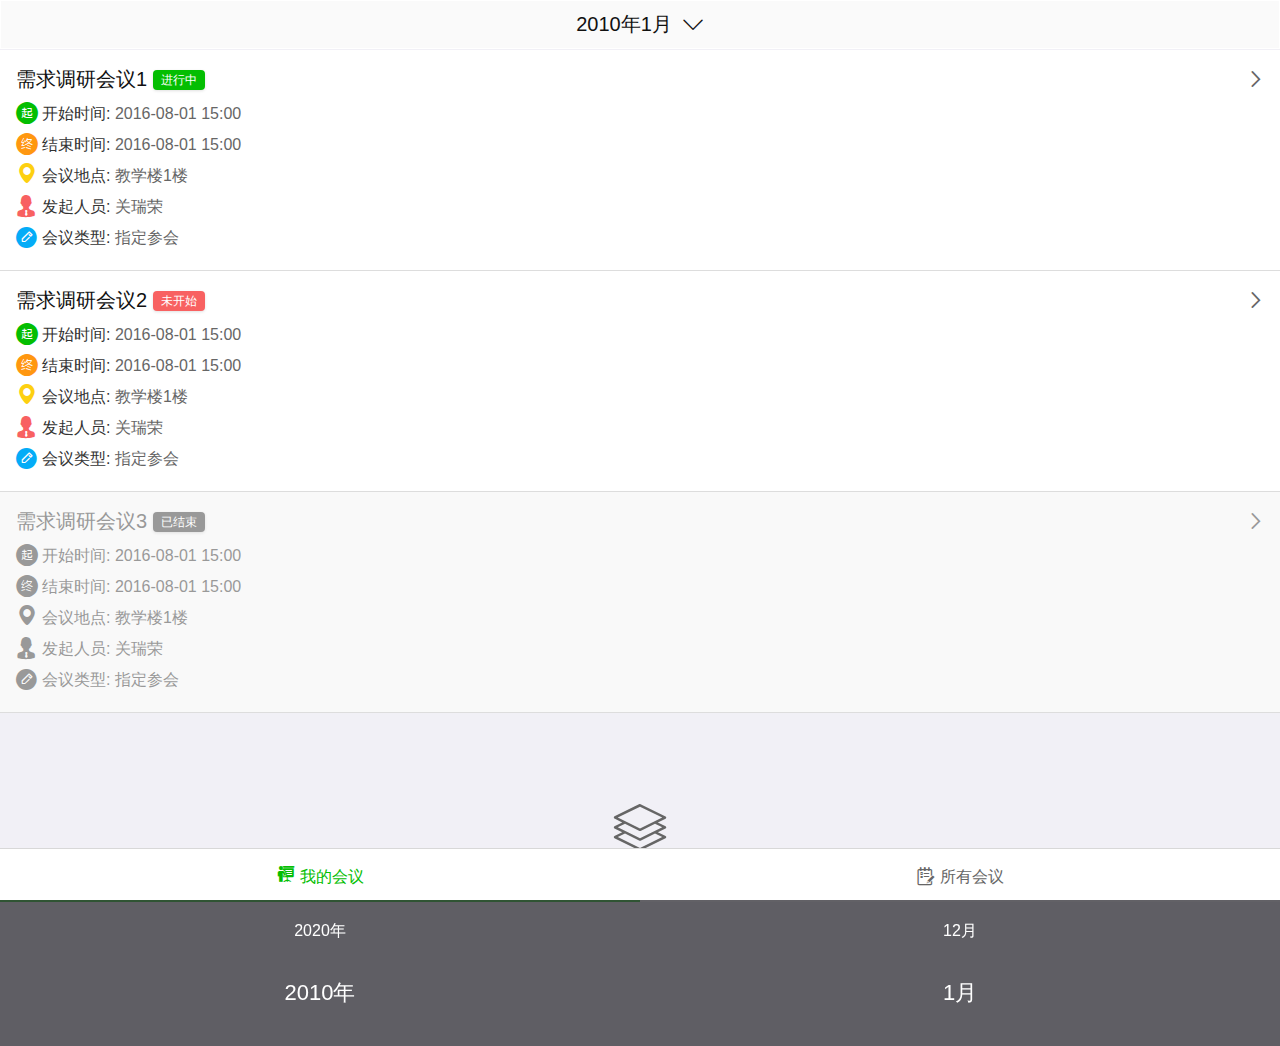
==== index.html @ 3e357214 "新建项目" ====
<!doctype html>
<html>
<head>
<meta http-equiv="Content-Type" content="text/html; charset=utf-8" />
<meta name="viewport" content="width=device-width, initial-scale=1, minimum-scale=1, maximum-scale=1">
<title>会务管理</title>
<!--框架css-->
<link  href="css/animate.css" rel="stylesheet" type="text/css"/><!--css3 动画库-->
<link href="css/common_h5.css" rel="stylesheet" type="text/css"/><!--公共css-->
<link href="css/qkyui2.0.css" rel="stylesheet" type="text/css"/><!--ui控件css-->
<link href="css/qkyuih5_theme_cgyy.css" rel="stylesheet" type="text/css"/><!--ui控件主题颜色风格css-->
<link  href="css/swiper-3.3.1.min.css" rel="stylesheet" type="text/css"/><!--ui控件css-->
<!--附加css-->
<link href="css/cgyy.css" rel="stylesheet" type="text/css"/>
</head>
<body class="qkybody">

<!--头部标准，一般固定-->
<div class="qkyh5_header noshadow">
    <div class="qkysel wd_100 br_b br_ddd">
        <div class="selshow br_fff co_z1 inp pa_tb6 ba_fa  pl0">
            <a class="selectON dian3 t_c wd_100 pr0" id="ks_type">
                <label  class=" fz_20 co_z1 "><span class="spone">2017</span><span class="sptwo">8</span></label>
                <i class="appicon ml6 fz_22">&#xe610;</i>
            </a>
            <div class="optionbox h40 clear3 trn">
                <div class="swiper-container sp_one wd_50 fl"><div class="swiper-wrapper"></div></div>
                <div class="swiper-container sp_two wd_50 fr"><div class="swiper-wrapper"></div></div> 
            </div>  
        </div>
    </div>
    
</div>

<!--中部标准，一般放列表-->
<div class="qkyh5_main">
	<div class="my_meet"></div>
    <div class="sh_meet yc"></div>
    <div class="hu_nodata"><i class="qkyicon fz_60">&#xe657;</i><span>暂无数据</span></div>
   	
</div>

<!--底部浮动按钮--> 
<div class="qkyh5_footbg">
    <div class="qkyh5_barnav ub ub-ac">
    	<a class="ub-f1 cur" isgo="my_meet"><i class="qkyicon mr4 fz_20">&#xe77c;</i>我的会议</a>
        <a class="ub-f1" isgo="sh_meet"><i class="qkyicon mr4 fz_20">&#xe70e;</i>所有会议</a>
    </div>
</div>


<div class="yc" id="meetli_mould">
	<div class="cg_li box_b pa_16 po_r">
             <div class="wd_100 ub ub-ac mb6">
                 <div class="meetName fz_20 co_z1">需求调研会议1</div>
                 <a class="meetStateName qkybut hbg  fz_12 li_he20 brra_4 ml6 cur">进行中</a>
                 <div class="ub-f1 t_r"><i class="appicon">&#xe604;</i></div>
             </div>
             <div class="wd_100 mb4 fz_16 lh">
                 <span class="co_z3"><i class="appicon mr4 co_gr fz_22">&#xe606;</i>开始时间:</span>
                 <span class="Stime">2016-08-01 15:00</span>
             </div>
             <div class="wd_100 mb4 fz_16 lh">
                  <span class="co_z3"><i class="appicon mr4 co_ye fz_22">&#xe605;</i>结束时间:</span>
                  <span class="Etime">2016-08-01 15:00</span>
             </div>
             <div class="wd_100 mb4 fz_16 lh">
                  <span class="co_z3"><i class="appicon mr4 co_or2 fz_22">&#xe60a;</i>会议地点:</span>
                  <span class="meetAddress">教学楼1楼</span>
             </div>
             <div class="wd_100 mb4 fz_16 lh">
                  <span class="co_z3"><i class="qkyicon mr4 co_red fz_22">&#xe693;</i>发起人员:</span>
                  <span class="sendMan">关瑞荣</span>
             </div>
             <div class="wd_100 mb4 fz_16 lh">
                  <span class="co_z3"><i class="qkyicon mr4 co_bl fz_22">&#xe641;</i>会议类型:</span>
                  <span class="meetType">指定参会</span>
             </div>
             <a class="isok yc">签到</a>
       </div>
</div>

<!--公共js-->
<script language="JavaScript" charset="utf-8" src="bil/jquery-1.9.1.min.js"></script>
<script language="JavaScript" charset="utf-8" src="js/swiper-3.3.1.min.js"></script>
<script language="JavaScript" charset="utf-8" src="js/qky_h5ui.js"></script>
<script language="JavaScript" charset="utf-8" src="js/meetData.js"></script>

<script>


$(function(){
	qkyh5_topa_header(1,1);
	
	qkyh5_navclick();
	$(".qkyh5_barnav a").each(function(i) {
        $(this).click(function(){
			$(".my_meet,.sh_meet").addClass("yc");
			$("."+$(this).attr("isgo")).removeClass("yc");
		});
    });
	
	qkysel_news();
	xr_meetli(myMeetData,$(".my_meet"),$(".sh_meet"));
	$(".cg_li").not($(".isok")).click(function(){
		var st=$(this).attr("st");
		window.location.href="index_info"+st+".html";
	});
	$(".isok").click(function(event){
		event.stopPropagation();
	});	
	$("#baoming").click(function(){
		$(this).html("已报名").addClass("cur");
	})
});

$(window).on('resize',function(){
	qkyh5_topa_header(1,1);

});
</script>
</body>
</html>
---- css/common_h5.css ----
@charset "utf-8";
/*************************************************************
基础信息：
	主明：此css为公共应用的样式，包括公共模块样式，和基础样式，一般附加样式请另起css;
	可以添加和修改里面的样式，但得注明版本和更新内容;
	初始化版本号：1.0;
	初始化人员：zwt;
	日期：2016/01/12;
**********************************************************
更新信息：
	更新日期：2016/02/22
	更新人员：zwt
	更新后版本号：2.0
	更新内容：更新更细节的基础样式，把颜色和一些普遍使用到的属性脱出，方便整体调整
**************************************************************	
	更新日期：2016/06/22
	更新人员：zwt
	更新后版本号：2.1
	更新内容：简化框架css，深度定制了一些内外边距	
**************************************************************		
	更新日期：2016/08/11
	更新人员：zwt
	更新后版本号：3.0
	更新内容：新增几项特殊css，新增伪元素清理浮动【clear3】，按需求增加许多档次选择，框架颜色脱离到qkyui.css
**************************************************************/

/*****************************公用图标字体架构*****************************/
@font-face {font-family: "qky_icon";
  src: url('../iconfont/qkyicon_font/iconfont.eot'); /* IE9*/
  src: url('../iconfont/qkyicon_font/iconfont.eot?#iefix') format('embedded-opentype'), /* IE6-IE8 */
  url('../iconfont/qkyicon_font/iconfont.woff') format('woff'), /* chrome, firefox */
  url('../iconfont/qkyicon_font/iconfont.ttf') format('truetype'), /* chrome, firefox, opera, Safari, Android, iOS 4.2+*/
  url('../iconfont/qkyicon_font/iconfont.svg#iconfont') format('svg'); /* iOS 4.1- */
}

.qkyicon {
  font-family:"qky_icon" !important;
  font-size:16px;
  font-style:normal;
  -webkit-font-smoothing: antialiased;
 /*-webkit-text-stroke-width: 0.2px;*/
  -moz-osx-font-smoothing: grayscale;
}

/*各应用独立图标字体架构*/
@font-face {font-family: "app_icon";
  src: url('../iconfont/appicon_font/iconfont.eot'); /* IE9*/
  src: url('../iconfont/appicon_font/iconfont.eot?#iefix') format('embedded-opentype'), /* IE6-IE8 */
  url('../iconfont/appicon_font/iconfont.woff') format('woff'), /* chrome, firefox */
  url('../iconfont/appicon_font/iconfont.ttf') format('truetype'), /* chrome, firefox, opera, Safari, Android, iOS 4.2+*/
  url('../iconfont/appicon_font/iconfont.svg#iconfont') format('svg'); /* iOS 4.1- */
}

.appicon {
  font-family:"app_icon" !important;
  font-size:16px;
  font-style:normal;
  -webkit-font-smoothing: antialiased;
 /*-webkit-text-stroke-width: 0.2px;*/
  -moz-osx-font-smoothing: grayscale;
}


/*****************************盒子dom（移动端专属）*****************************/
.ub{display: -webkit-box !important;display: box !important;position:relative;}
.ub-rev{-webkit-box-direction:reverse;box-direction:reverse;}
.ub-fh{width:100%;}
.ub-fv{height:100%;}
.ub-con{position:absolute;width:100%;height:100%;}
.ub-ac{-webkit-box-align:center;box-align:center;}
.ub-ae{-webkit-box-align:end;box-align:end;}
.ub-pc{-webkit-box-pack:center;box-pack:center;}
.ub-pe{-webkit-box-pack:end;box-pack:end;}
.ub-pj{-webkit-box-pack:justify;box-pack:justify;}
.ub-ver{-webkit-box-orient:vertical;box-orient:vertical;}
.ub-f1{position:relative;-webkit-box-flex: 1; box-flex: 1;}
.ub-f2{position:relative;-webkit-box-flex: 2;box-flex: 2;}
.ub-f3{position:relative;-webkit-box-flex: 3;box-flex: 3;}
.ub-f4{position:relative;-webkit-box-flex: 4;box-flex: 4;}
.ub-f5{position:relative;-webkit-box-flex: 5;box-flex: 5;}
.ub-f6{position:relative;-webkit-box-flex: 6;box-flex: 6;}
.ub-f7{position:relative;-webkit-box-flex: 7;box-flex: 7;}
.ub-f8{position:relative;-webkit-box-flex: 8;box-flex: 8;}
.ub-f9{position:relative;-webkit-box-flex: 9;box-flex: 9;}
.ub-img{-webkit-background-size:contain;background-size:contain;background-repeat:no-repeat;background-position:center;}
.ub-img1{-webkit-background-size:cover;background-size:cover;background-repeat:no-repeat;background-position:center;}
.ub-img2{background-repeat:repeat-x;background-size:auto 100%}
.ub-img3{background-repeat:repeat-y;background-size:100% auto}
.ub-img4{-webkit-background-size:100% auto;background-size:100% auto;background-repeat:no-repeat;background-position:center;}
.ub-img5{-webkit-background-size:auto 100%;background-size:auto 100%;background-repeat:no-repeat;background-position:center;}
.ub-img6{background-repeat:no-repeat;background-position:center;}
.ub-img7{-webkit-background-size:100% 100%;background-size:100% 100%;background-repeat:no-repeat;background-position:center;}


/*****************************基础样式*****************************/
body{ font-size:14px; font-family: Arial,Microsoft YaHei; color:#666666; overflow-x:hidden; width:100%;-webkit-text-stroke: 1px transparent;}
*{ margin:0; padding:0; text-decoration:none; list-style:none; font-weight:normal; outline:none;-webkit-tap-highlight-color: rgba(0,0,0,0);-webkit-tap-highlight-color: transparent;}
h1,h2,h3,h4,h5,h6{ font-weight:normal;}
li,ul{list-style:none; margin:0; padding:0;}
img,button,input,select{ border:0px; outline:none;}
a{ cursor:pointer; text-decoration:none;}
i,em{ font-style:normal;}
textarea,input{ outline:none;}
/*浮动*/
.fl{ float:left!important;}
.fr{ float:right!important;}
/*清除浮动*/
.clear{ clear:both;}
.clear2{ clear:both; zoom:1;}
.clear3:before,.clear3:after{ content: " "; display: table;}
.clear3:after {clear: both;}
/*隐藏*/
.yc{ display:none !important;}
.iskuai{ display:block!important;}
/*文字水平*/
.t_r{ text-align:right!important;}
.t_l{ text-align:left!important;}
.t_c{ text-align: center!important;}
.po_r{ position:relative;}
.lh{ line-height:24px;}



/*****************************特殊css*****************************/
.trn{-webkit-transition: all 0.25s ease-out 0s;-moz-transition: all 0.25s ease-out 0s;transition: all 0.25s ease-out 0s;}/*过度执行动画  ie8以及以下没作用*/
.trn5{-webkit-transition: all 0.5s ease-out 0s;-moz-transition: all 0.5s ease-out 0s;transition: all 0.5s ease-out 0s;}/*过度执行动画  ie8以及以下没作用*/
.r45{transform:rotate(45deg); -webkit-transform:rotate(45deg);-moz-transform:rotate(45deg);}/*旋转45度  ie8以及以下没作用*/
.r90{transform:rotate(90deg); -webkit-transform:rotate(90deg);-moz-transform:rotate(90deg);}/*旋转90度  ie8以及以下没作用*/
.dian3{ overflow:hidden;text-overflow:ellipsis; white-space:nowrap;}/*单行文字超出显示...*/
.t_i{text-indent:2em;}/*段落缩进*/
.mbm{margin:0 auto; display:block; max-width:100%;}/*图片水平居中*/
.bshw{ box-shadow:0 2px 3px #ccc;}
.bshw1{ box-shadow:0 4px 4px #ddd;}
.bshw2{ box-shadow:0 1px 2px #eee;}
.bshw3{box-shadow:0px 2px 3px #eee;-webkit-box-shadow:0px 2px 3px #eee;-moz-box-shadow:0px 2px 3px #eee;}
.bshw4{box-shadow:1px 2px 4px #bbb;-webkit-box-shadow:1px 2px 4px #bbb;-moz-box-shadow:1px 2px 4px #bbb;}
.bsthw{ text-shadow:0 3px 3px #ddd; }/*文字阴影*/
.ycfile {position: absolute;width: 100%;height: 100%;left: 0;top: 0;filter: alpha(opacity=0);opacity: 0;z-index: 66;cursor: pointer;}/*完全透明的上传控件*/
.hbtl{ text-decoration:underline;}/*文字底线*/
.box_b{ box-sizing:border-box;}/*块元素浮动算宽度时，忽略边框和内边距*/
.fz_we{ font-weight:700;}/*文字变粗*/

/*****************************灰度文字颜色*****************************/
.co_z1{ color:#111!important;}/*深灰*/
.co_z3{ color:#333!important;}/*平常灰*/
.co_z6{ color:#666!important;}/*淡灰*/
.co_89{ color:#898989!important;}/*一点灰*/
.co_z9{ color:#999!important;}/*一点灰*/
.co_a2{ color:#a2a2a2!important;}/*一点灰*/
.co_ff{ color:#ffffff!important;}/*白*/

/*****************************灰度背景颜色*****************************/
.ba_z1{ background:#111!important;}
.ba_z3{ background:#333!important;}
.ba_z6{ background:#666!important;}
.ba_z9{ background:#999!important;}
.ba_aa{ background:#aaaaaa!important;}
.ba_bb{ background:#bbbbbb!important;}
.ba_dd{ background:#dddddd!important;}
.ba_ee{ background:#eeeeee!important;}
.ba_f1{ background:#f1f1f1!important;}
.ba_f3{ background:#f3f3f3!important;}
.ba_f5{ background:#f5f5f5!important;}
.ba_f6{ background:#f6f6f6!important;}
.ba_f9{ background:#f9f9f9!important;}
.ba_fa{ background:#fafafa!important;}
.ba_fc{ background:#fcfcfc!important;}
.ba_ff{ background:#ffffff!important;}

/*****************************文字字号*****************************/
.fz_12{ font-size:12px!important;}
.fz_14{ font-size:14px!important;}
.fz_16{ font-size:16px!important;}
.fz_18{ font-size:18px!important;}
.fz_20{ font-size:20px!important;}
.fz_22{ font-size:22px!important;}
.fz_24{ font-size:24px!important;}
.fz_26{ font-size:26px!important;}
.fz_28{ font-size:28px!important;}
.fz_30{ font-size:30px!important;}
.fz_40{ font-size:40px!important;}
.fz_50{ font-size:50px!important;}
.fz_60{ font-size:60px!important;}
.fz_70{ font-size:70px!important;}
.fz_80{ font-size:80px!important;}
.fz_90{ font-size:90px!important;}
.fz_100{ font-size:100px!important;}

/*****************************边框*****************************/
.br_eee{  border-color:#eee!important;}
.br_ddd{ border-color:#ddd!important;}
.br_fff{ border-color:#fff !important;}
.br_f1{ border-color:#f1f1f1!important;}
.br_f9{ border-color:#f9f9f9!important;}
.br_nall{ border:none!important;}
.br_nt{ border-top:none!important;}
.br_nb{ border-bottom:none!important;}
.br_nl{ border-left:none!important;}
.br_nr{ border-right:none!important;}

/*圆角 ie8以及以下没作用*/
.brra_4{ border-radius:4px;-webkit-border-radius:4px;-moz-border-radius:4px;}
.brra_6{ border-radius:6px;-webkit-border-radius:6px;-moz-border-radius:6px;}
.brra_8{ border-radius:8px;-webkit-border-radius:8px;-moz-border-radius:8px;}
.brra_17{ border-radius:17px;-webkit-border-radius:17px;-moz-border-radius:17px;}
.brra_50{ border-radius:50%;-webkit-border-radius:50%;-moz-border-radius:50%;}/*圆形 ie8以及以下没作用*/

/*****************************内边距*****************************/
/*整体8档*/
.pa_6{ padding:6px!important;}
.pa_8{ padding:8px!important;}
.pa_10{ padding:10px!important;}
.pa_12{ padding:12px!important;}
.pa_14{ padding:14px!important;}
.pa_16{ padding:16px!important;}
.pa_18{ padding:18px!important;}
.pa_20{ padding:20px!important;}

/*整体百分比10档*/
.pa_b2{ padding:2%!important;}
.pa_b4{ padding:4%!important;}
.pa_b5{ padding:5%!important;}
.pa_b6{ padding:6%!important;}
.pa_b8{ padding:8%!important;}
.pa_b10{ padding:10%!important;}
.pa_b12{ padding:12%!important;}
.pa_b14{ padding:14%!important;}
.pa_b16{ padding:16%!important;}
.pa_b20{ padding:20%!important;}


/*对立两边8档*/
.pa_tb6{padding-top:6px!important;padding-bottom:6px!important;}
.pa_tb8{padding-top:8px!important;padding-bottom:8px!important;}
.pa_tb10{padding-top:10px!important;padding-bottom:10px!important;}
.pa_tb12{padding-top:12px!important;padding-bottom:12px!important;}
.pa_tb14{padding-top:14px!important;padding-bottom:14px!important;}
.pa_tb16{padding-top:16px!important;padding-bottom:16px!important;}
.pa_tb18{padding-top:18px!important;padding-bottom:18px!important;}
.pa_tb20{padding-top:20px!important;padding-bottom:20px!important;}
.pa_lr6{padding-left:6px!important;padding-right:6px!important;}
.pa_lr8{padding-left:8px!important;padding-right:8px!important;}
.pa_lr10{padding-left:10px!important;padding-right:10px!important;}
.pa_lr12{padding-left:12px!important;padding-right:12px!important;}
.pa_lr14{padding-left:14px!important;padding-right:14px!important;}
.pa_lr16{padding-left:16px!important;padding-right:16px!important;}
.pa_lr18{padding-left:18px!important;padding-right:18px!important;}
.pa_lr20{padding-left:20px!important;padding-right:20px!important;}

/*单边12档*/
.pl26{ padding-left:26px!important;}
.pr26{ padding-right:26px!important;}
.pl20{ padding-left:20px!important;}
.pr20{ padding-right:20px!important;}
.pl18{ padding-left:18px!important;}
.pr18{ padding-right:18px!important;}
.pl16{ padding-left:16px!important;}
.pr16{ padding-right:16px!important;}
.pl14{ padding-left:14px!important;}
.pr14{ padding-right:14px!important;}
.pl12{ padding-left:12px!important;}
.pr12{ padding-right:12px!important;}
.pr10{ padding-right:10px!important;}
.pl10{ padding-left:10px!important;}
.pr8{ padding-right:8px!important;}
.pl8{ padding-left:8px!important;}
.pr6{ padding-right:6px!important;}
.pl6{ padding-left:6px!important;}
.pr4{ padding-right:4px!important;}
.pl4{ padding-left:4px!important;}
.pr2{ padding-right:2px!important;}
.pl2{ padding-left:2px!important;}
.pr0{ padding-right:0px!important;}
.pl0{ padding-left:0px!important;}

.pt26{ padding-top:26px!important;}
.pb26{ padding-bottom:26px!important;}
.pt20{ padding-top:20px!important;}
.pb20{ padding-bottom:20px!important;}
.pt18{ padding-top:18px!important;}
.pb18{ padding-bottom:18px!important;}
.pt16{ padding-top:16px!important;}
.pb16{ padding-bottom:16px!important;}
.pt14{ padding-top:14px!important;}
.pb14{ padding-bottom:14px!important;}
.pt12{ padding-top:12px!important;}
.pb12{ padding-bottom:12px!important;}
.pt10{ padding-top:10px!important;}
.pb10{ padding-bottom:10px!important;}
.pt8{ padding-top:8px!important;}
.pb8{ padding-bottom:8px!important;}
.pt6{ padding-top:6px!important;}
.pb6{ padding-bottom:6px!important;}
.pt4{ padding-top:4px!important;}
.pb4{ padding-bottom:4px!important;}
.pt2{ padding-top:2px!important;}
.pb2{ padding-bottom:2px!important;}
.pt0{ padding-top:0px!important;}
.pb0{ padding-bottom:0px!important;}

/*****************************外边距*****************************/
/*整体8档*/
.ma_6{ margin:6px!important;}
.ma_8{ margin:8px!important;}
.ma_10{ margin:10px!important;}
.ma_12{ margin:12px!important;}
.ma_14{ margin:14px!important;}
.ma_16{ margin:16px!important;}
.ma_18{ margin:18px!important;}
.ma_20{ margin:20px!important;}

/*整体百分比10档*/
.ma_b2{ margin:2%!important;}
.ma_b4{ margin:4%!important;}
.ma_b5{ margin:5%!important;}
.ma_b6{ margin:6%!important;}

.ma_b8{ margin:8%!important;}
.ma_b10{ margin:10%!important;}
.ma_b12{ margin:12%!important;}
.ma_b14{ margin:14%!important;}
.ma_b16{ margin:16%!important;}
.ma_b20{ margin:20%!important;}

/*左右自由，就div水平居中*/
.ma_lrauto{margin-left: auto!important;margin-right:auto!important;}

/*对立两边8档*/
.ma_tb6{margin-top:6px!important;margin-bottom:6px!important;}
.ma_tb8{margin-top:8px!important;margin-bottom:8px!important;}
.ma_tb10{margin-top:10px!important;margin-bottom:10px!important;}
.ma_tb12{madding-top:12px!important;margin-bottom:12px!important;}
.ma_tb14{margin-top:14px!important;margin-bottom:14px!important;}
.ma_tb16{margin-top:16px!important;margin-bottom:16px!important;}
.ma_tb18{margin-top:18px!important;margin-bottom:18px!important;}
.ma_tb20{margin-top:20px!important;margin-bottom:20px!important;}
.ma_lr6{margin-left:6px!important;margin-right:6px!important;}
.ma_lr8{margin-left:8px!important;margin-right:8px!important;}
.ma_lr10{margin-left:10px!important;margin-right:10px!important;}
.ma_lr12{margin-left:12px!important;margin-right:12px!important;}
.ma_lr14{margin-left:14px!important;margin-right:14px!important;}
.ma_lr16{margin-left:16px!important;margin-right:16px!important;}
.ma_lr18{margin-left:18px!important;margin-right:18px!important;}
.ma_lr20{margin-left:20px!important;margin-right:20px!important;}

/*单边12档*/
.ml26{ margin-left:26px!important;}
.mr26{ margin-right:26px!important;}
.ml20{ margin-left:20px!important;}
.mr20{ margin-right:20px!important;}
.ml18{ margin-left:18px!important;}
.mr18{ margin-right:18px!important;}
.ml16{ margin-left:16px!important;}
.mr16{ margin-right:16px!important;}
.mr14{ margin-right:14px!important;}
.ml14{ margin-left:14px!important;}
.mr12{ margin-right:12px!important;}
.ml12{ margin-left:12px!important;}
.mr10{ margin-right:10px!important;}
.ml10{ margin-left:10px!important;}
.mr8{ margin-right:8px!important;}
.ml8{ margin-left:8px!important;}
.mr6{ margin-right:6px!important;}
.ml6{ margin-left:6px!important;}
.mr4{ margin-right:4px!important;}
.ml4{ margin-left:4px!important;}
.mr2{ margin-right:2px!important;}
.ml2{ margin-left:2px!important;}
.mr0{ margin-right:0px!important;}
.ml0{ margin-left:0px!important;}

.mt26{ margin-top:26px!important;}
.mb26{ margin-bottom:26px!important;}
.mt20{ margin-top:20px!important;}
.mb20{ margin-bottom:20px!important;}
.mt18{ margin-top:18px!important;}
.mb18{ margin-bottom:18px!important;}
.mt16{ margin-top:16px!important;}
.mb16{ margin-bottom:16px!important;}
.mt14{ margin-top:14px!important;}
.mb14{ margin-bottom:14px!important;}
.mt12{ margin-top:12px!important;}
.mb12{ margin-bottom:12px!important;}
.mt10{ margin-top:10px!important;}
.mb10{ margin-bottom:10px!important;}
.mt8{ margin-top:8px!important;}
.mb8{ margin-bottom:8px!important;}
.mt6{ margin-top:6px!important;}
.mb6{ margin-bottom:6px!important;}
.mt4{ margin-top:4px!important;}
.mb4{ margin-bottom:4px!important;}
.mt2{ margin-top:2px!important;}
.mb2{ margin-bottom:2px!important;}
.mt0{ margin-top:0px!important;}
.mb0{ margin-bottom:0px!important;}


/*****************************百分比宽度*****************************/
.wd_100{ width:100%!important;}
.wd_98{ width:98%!important;}
.wd_96{ width:96%!important;}
.wd_95{ width:95%!important;}
.wd_94{ width:94%!important;}
.wd_92{ width:92%!important;}
.wd_90{ width:90%!important;}
.wd_88{ width:88%!important;}
.wd_86{ width:86%!important;}
.wd_85{ width:85%!important;}
.wd_84{ width:84%!important;}
.wd_82{ width:82%!important;}
.wd_80{ width:80%!important;}
.wd_78{ width:78%!important;}
.wd_76{ width:76%!important;}
.wd_75{ width:75%!important;}
.wd_74{ width:74%!important;}
.wd_72{ width:72%!important;}
.wd_70{ width:70%!important;}
.wd_68{ width:68%!important;}
.wd_66{ width:66%!important;}
.wd_65{ width:65%!important;}
.wd_64{ width:64%!important;}
.wd_62{ width:62%!important;}
.wd_60{ width:60%!important;}
.wd_58{ width:58%!important;}
.wd_56{ width:56%!important;}
.wd_55{ width:55%!important;}
.wd_54{ width:54%!important;}
.wd_52{ width:52%!important;}
.wd_50{ width:50%!important;}
.wd_48{ width:48%!important;}
.wd_46{ width:46%!important;}
.wd_45{ width:45%!important;}
.wd_44{ width:44%!important;}
.wd_42{ width:42%!important;}
.wd_40{ width:40%!important;}
.wd_38{ width:38%!important;}
.wd_36{ width:36%!important;}
.wd_35{ width:35%!important;}
.wd_34{ width:34%!important;}
.wd_32{ width:32%!important;}
.wd_30{ width:30%!important;}
.wd_28{ width:28%!important;}
.wd_26{ width:26%!important;}
.wd_25{ width:25%!important;}
.wd_24{ width:24%!important;}
.wd_22{ width:22%!important;}
.wd_20{ width:20%!important;}
.wd_18{ width:18%!important;}
.wd_17{ width:17%!important;}
.wd_16{ width:16%!important;}
.wd_15{ width:15%!important;}
.wd_14{ width:14%!important;}
.wd_12{ width:12%!important;}
.wd_10{ width:10%!important;}
.wd_8{ width:8%!important;}
.wd_6{ width:6%!important;}
.wd_5{ width:5%!important;}
.wd_4{ width:4%!important;}
.wd_2{ width:2%!important;}
.wd_1{ width:1%!important;}

/*****************************主框架样式*****************************/

.qkyh5_header{position: fixed;top: 0;left: 0;z-index:9999;width: 100%;}

.qkyh5_barnav{ width:100%;}
.qkyh5_barnav a{ display:block; padding:14px 0 12px; text-align:center; font-size:16px;} 

.qkyh5_search{ padding:10px 4%;}
.qkyh5_search .search_btn{ width:30px; text-align:center; position:absolute; left:0; height:32px; line-height:30px;}
.qkyh5_search input{ padding:0 2%; box-sizing:border-box;}
.qkyh5_search .h18{ height:18px;}
.lcmore{ width:18px; display:none;}
.qkyh5_main{ padding:0 0 60px;}

.qkyh5_footbg{ position:fixed; bottom:0;left:0; width:100%;  z-index:9997; height:52px;}
.footer {position: fixed;bottom:4px;left:2%;width:96%; border-radius:4px;z-index:9997;}
.footer li {height:36px; line-height:36px;}
---- css/qkyui2.0.css ----
@charset "utf-8";
/*************************************************************
基础信息：
	主明：此css全课云ui样式，属于一些组建和控件的统一与各类的样式
	可以添加和修改里面的样式，但得注明版本和更新内容;
	初始化版本号：1.0;
	初始化人员：zwt;
	日期：2016/06/06;
**********************************************************
更新信息：
	更改版本号：2.0;
	更改人员：zwt;
	日期：2016/08/11;
	更改内容：抽出颜色风格到qkyui_theme.css,优化和新增日历，下拉的特殊情况下的样式，增加一些宽度的档位，新增进度条，连体按钮，伸头导航，交互导航，反色背景fhbg按钮等新控件；
**************************************************************/

.qkymain{ padding:6%; background:#fff; border-bottom:1px solid #ddd; border-top:1px solid #ddd;}

/*下拉菜单*/
.qkysel{ line-height:32px; font-size:14px;}
.qkysel.center_l{ width:90%; margin:auto;}
.qkysel .seltxt{height:34px; line-height:34px; margin-right:4px; position:relative;}
.qkysel .seltxt.dingw{width:70px; overflow:hidden;text-overflow:ellipsis; white-space:nowrap; text-align:right;}
.qkysel .seltxt b{ position:absolute; left:-16px; top:0; display:block; height:34px; line-height:44px; width:16px; font-size:20px; text-align: right;}
.qkysel .selshow{  padding-left:14px; cursor:pointer; position:relative;box-sizing:border-box;}
.qkysel .selshow.inp.hicon{ position:relative; z-index:99;}
.qkysel .selshow.inp.hicon .seaicon{ position:absolute; width:32px; height:32px; top:0; left:0; text-align:center; z-index:12;}
.qkysel .selshow.inp.hicon .timeicon{ position:absolute; width:32px; height:32px; top:0; right:0; text-align:center; z-index:12;}
.qkysel .selshow.inp.hicon .u_d{position:absolute; width:32px; height:32px; top:0; right:0; text-align:center; z-index:12;}
.qkysel .selshow.inp.hicon .u_d i{ display:block; text-align:center; font-size:14px; line-height:16px;}
.qkysel .selshow.inp input[type='text'],.qkysel .selshow.inp input[type='date']{ background:none; border:none;  font-size:16px; width:100%; position:relative; z-index:11; font-family: Arial,Microsoft YaHei; outline:none;-webkit-tap-highlight-color: rgba(0,0,0,0);-webkit-tap-highlight-color: transparent; }
.qkysel .selshow.inp textarea{background:none; border:none; min-height:200px;font-family: Arial,Microsoft YaHei; font-size:16px; padding:14px 14px 14px 0; box-sizing:border-box; width:100%;}
.qkysel .selshow a.selectON{ width:85%; padding-right:15%; display:block; position:relative; }
.selicon{ position:absolute; width:15%; text-align:center; display:block; line-height:34px; top:0; right:0;}

.qkysel .optionbox{ position: fixed; width:100%; bottom:0; left:0; z-index:99999999999;transform:translateY(100%);}
.qkysel .optionbox.show{ transform:translateY(0)}
.qkysel .optionbox .zd{ position:absolute; width:100%; height:62px;background:rgba(181,181,181,0.5); top:62px; left:0;}
.qkysel .optionbox a.option{ line-height:62px; height:62px; text-align:center; font-size:16px;display:block; width:100%;}
.qkysel .optionbox .swiper-container{ height:100%;}
.qkysel .optionbox .swiper-slide-active a.option{font-size:22px; }
.h40{height:186px;}
.qkysel .upsel .optionbox{ top:auto; bottom:100%;}
.qkysel .optionbox.scroll{ height:400px;overflow-y:scroll; overflow-x:hidden; }
.qkysel .optionbox div.option{ width:100%;position:relative; z-index:777; margin-bottom:2px; }
.qkysel .optionbox div.option a.twosel{ width:75%; padding-left:5%; margin:0 10%; display:block; line-height:30px; height:30px;}
.qkysel .optionbox2{width:80%; margin:0 auto; display:none;}
.qkysel .optionbox2 a.option2{width:85%; padding-left:5%; margin:0 5%;color:#999;line-height:28px; height:28px; text-align:center;display:block; text-align:left;}



/*按钮*/
.qkybut{ padding:0 8px; text-align:center; line-height:32px; height:32px; font-size:14px; display:inline-block; box-sizing:border-box;}
.qkybut{-webkit-transition: all 0.25s ease-out 0s;-moz-transition: all 0.25s ease-out 0s;transition: all 0.25s ease-out 0s;}
.qkybut.li_he40{height:40px; line-height:40px;}
.qkybut.li_he48{height:48px; line-height:48px;}
.qkybut.li_he20{height:20px; line-height:20px;}



/*连体按钮*/
.qkybut_lt{text-align:center;}
.qkybut_lt a{ display:block; float:left; height:35px; line-height:35px; background:#fff; padding:0 16px; border:1px solid #13b1bb;text-align:center; color:#13b1bb; font-size:14px;}
.qkybut_lt a.st{ border-radius:6px 0 0 6px; margin-left:8px; border-right:none;}
.qkybut_lt a.mi{}
.qkybut_lt a.en{ border-radius:0 6px 6px 0;border-left:none;}
.qkybut_lt a:hover,.qkybut_lt a.cur{ background:#13b1bb; color:#fff;}
.qkybut_lt.center{ width:100%;}
.qkybut_lt.center a{ display:inline-block; float:none; margin-left:-4px;}

/*分页*/
.qkypage{ text-align:center; margin:0 auto 10px; }
.qkypage a{ display:inline-block; height:28px; line-height:28px; padding:0 12px;  margin:0 3px;border-radius:2px}
.qkypage a.no{ cursor:default;}


/*弹窗基础样式*/
.qky_maskbox{ position: fixed; z-index:999999999; top:0; left:0; width:100%; height:100%; display:none;}
.qky_maskbg{position:fixed; z-index:999999999; top:0; left:0; width:100%; height:100%;}
.qky_maskmian{ position: absolute; z-index:9999999999; width:80%; border-radius:4px;  }
.qky_maskmian{-webkit-transition: all 0.25s ease-out 0s;-moz-transition: all 0.25s ease-out 0s;transition: all 0.25s ease-out 0s;}
.qky_masktit{ height:46px; line-height:46px; font-size:22px; position:relative;text-align:center; margin-top:8px;}
.qky_maskcont{ width:100%;box-sizing:border-box;}
.qky_maskcont.sigtext{ width:100%; padding:20px 0 30px; text-align:center; font-size:18px;display:block;}
.qky_maskbuts{ width:100%;}
.qky_maskbuts a{ display:block; height:50px; line-height:50px; font-size:18px; text-align:center; border-radius:0 0 4px 0;}
.qky_maskbuts a.one{ border-radius:0 0 0 4px;}

/*自主复选框*/
.qkychbox{ width:14px; height:14px; border-radius:2px; display:inline-block !important; line-height:15px; text-align:center;}
.qkychbox i{ font-size:12px; }
.qkychbox.w16{ width:16px; height:16px; line-height:17px;}
.qkychbox.w18{ width:18px; height:18px; line-height:19px;}
.qkychbox.w20{ width:20px; height:20px; line-height:21px;}
.h34{ margin:8px 0;}
.qkychbox.h34{ margin-right:4px; display:block;}
.qkychbox.yuan{ width:16px; height:16px; line-height:17px; border-radius:50%;}

/*文本框*/
.qkytextarea{ width:100%; box-sizing:border-box;}
.qkytextarea .ta_tit{ font-size:14px; height:30px; line-height:32px; width:100%; text-align:left; position:relative;}
.qkytextarea .ta_tit.dingw{width:70px; overflow:hidden;text-overflow:ellipsis; white-space:nowrap; text-align:right;}
.qkytextarea .ta_tit b{ position:absolute; left:-16px; top:0; display:block; height:34px; line-height:44px; width:16px; font-size:20px; text-align: right;}
.qkytextarea textarea{  width:92%;font-family: Arial,Microsoft YaHei; padding:12px; font-size:12px;  line-height:20px; height:140px;}
.qkytextarea.float .ta_tit{ width:auto; float:left;margin-right:4px;}
.qkytextarea.float textarea{ width:auto; float:left; min-height:120px; }
.qkytextarea textarea.XL{ width:210px; padding: 6px 10px;}
.qkytextarea.p100 textarea{ width:88%; box-sizing:border-box;padding: 6px 10px; font-size:14px;}
.qkyh1{ width:100%; padding:8px 0; text-align:center; font-size:20px; position:relative;}
.qkyi_close{ position:absolute; width:46px; height:46px; text-align:center; line-height:40px; top:0; left:0;}
.qkyi_close i{ font-size:24px;}

/*日历*/
.qky_calendar{width:100%;padding:10px; position: fixed; bottom:0; left:0; z-index:99999; display:none; box-sizing:border-box;}
.qky_calsel{ height:32px; line-height:32px; font-size:14px;}
.qky_calsel .calselshow{ width:62px; cursor:pointer; position:relative;}
.qky_calsel .calselshow.MS77{ width:77px;}
.qky_calsel .calselshow a.calselectON{ width:80%; padding:0 10%; display:block;}
.qky_calsel .caloptionbox{ position:absolute; width:100%; top:100%; left:-1px; display:none; z-index:666;}
.qky_calsel .caloptionbox.scroll{ height:300px; overflow-y:scroll; overflow-x:hidden;}
.qky_calsel .caloptionbox a.option{ line-height:28px; height:28px; text-align:center; font-size:14px; display:block; margin:1px 0; width:90%; padding:0 5%;}
.qky_calsel .upsel .caloptionbox{ top:auto; bottom:100%;}
.qky_calendar .showdate{ height:34px; line-height:34px; font-size:16px; }
.qky_cal_tab{ width:100%;  }
.qky_cal_tab th{ padding:8px 0;font-size:14px;}
.qky_cal_tab td{  text-align:center;font-size:14px; border:1px  solid;border-top:none; border-left:none;}
.qky_cal_tab td a{ display:block; padding:6px 0; }


/*交互导航*/
.qkynav{ width:100%; }
.qkynav label{ font-size:16px; display:block; position: relative; height:40px; line-height:40px; width:100%; box-sizing:border-box; text-align:center; cursor:pointer;}
.qkynav label i{ font-size:18px;}
.qkynav label a{ position:absolute; width:16px; height:16px; line-height:16px; top:13px; right:16px;}
.qkynav label a i{ font-size:14px;}
.qkynav ul{ width:100%; display:none;}
.qkynav ul li{ width:100%; text-align:center; font-size:14px;  height:36px; line-height:36px; cursor:pointer;}

/*伸头导航*/
.qkynav_zu{ width:100%;}
.qkynav_zu a{ margin-right:2px; background:#fdd010; float:left; display:block; padding:10px 16px; color:#fff; font-size:18px; border-radius:6px 6px 0 0;}
.qkynav_zu a:hover,.qkynav_zu a.cur{ background:#f98222;}

/*表格基础样式*/
.qkytable{ width:100%;}
.qkytable th{ padding:8px 0; font-size:14px;}
.qkytable td{  text-align:center; padding:10px 0; font-size:14px;border:1px solid; border-top:none; border-left:none;  line-height:32px;}
.qkytable.type2 td{line-height: normal;}
.qkytable.type3 th{box-shadow: none;  padding:12px 0;}
.qkytable.type3 tr.uptit th{font-size:18px;margin-left:1px;}
.qkytable.type3 td{line-height: normal;padding:7px 0;}

/*进度条*/
.qkyProgress{ width:100px; height:10px; border:1px solid #ddd; border-radiu:2px; position:relative; margin-right:36px;}
.qkyProgress_zi{ width:0%; height:100%; background:#00bb9a;border-radiu:2px; }
.qkyProgress_show{position:absolute; width:30px; text-align:center; color:#666; top:0; right:-36px; height:100%; line-height:10px;}


.qkydate_lr{ width:100%;}
.date_lbut,.date_rbut{ color:#333; border-radius:6px; padding:8px 0; margin:0 16px; color:#04be02;}
.date_cal input{ width:100%; height:32px; line-height:32px; background:none; text-align:center; color:#04be02; font-size:18px; border:none;}
---- css/qkyuih5_theme_cgyy.css ----
@charset "utf-8";
/* CSS Document */
/*************************************************************
基础信息：
	主明：此css全课云ui主题风格，一个应用用一套主题风格，也可以同用一套主题风格，按需求来定，
	命名规则为：前面以 "qkyuih5_theme_"开头，后面加上对应应用的简写拼音，比如名师工作室的主题风格就为"qkyui_theme_ms.css"
	初始化版本号：1.0;
	初始化人员：zwt;
	日期：2016/08/11;
***************************************************************/

/***********文字颜色风格**********/
.co_bl{ color:#04acf7 !important;}/*蓝*/
.co_bl2{ color:#3fc1fd !important;}/*蓝2（淡）*/
.co_sbl{ color:#3e4659 !important;}/*超深蓝*/
.co_ye{ color:#ff9710!important;}/*黄*/
.co_ye2{ color:#ff9804!important;}/*黄2（淡）*/
.co_gr{ color:#04be02!important;}/*绿*/
.co_gr2{ color:#71bb2a!important;}/*绿2（淡）*/
.co_or{ color:#f98222!important;}/*橘*/
.co_or2{ color:#fdd010!important;}/*橘2（淡）*/
.co_red{ color:#f86161 !important;}/*红*/

/***********背景颜色风格**********/
.ba_bl{ background:#04acf7 !important;}/*蓝*/
.ba_bl2{ background:#3fc1fd !important;}/*蓝2（淡）*/
.ba_sbl{ background:#7d828f !important;}/*蓝2（淡）*/
.ba_ye{ background:#ff9710!important;}/*黄*/
.ba_ye2{ background:#e76847!important;}/*黄2（淡）*/
.ba_gr{ background:#04be02!important;}/*绿*/
.ba_gr2{ background:#32b754!important;}/*绿2（淡）*/
.ba_or{ background:#f98222!important;}/*橘*/
.ba_or2{ background:#fdd010!important;}/*橘2（淡）*/
.ba_red{ background:#f86161 !important;}/*红*/

/***********边颜色**********/
.brc_bl{ border-color:#04acf7 !important;}/*蓝*/
.brc_bl2{ border-color:#3fc1fd !important;}/*蓝2（淡）*/
.brc_sbl{ border-color:#7d828f !important;}/*蓝2（淡）*/
.brc_ye{ border-color:#ff9710!important;}/*黄*/
.brc_ye2{ border-color:#e76847!important;}/*黄2（淡）*/
.brc_gr{ border-color:#04be02!important;}/*绿*/
.brc_gr2{ border-color:#32b754!important;}/*绿2（淡）*/
.brc_or{ border-color:#f98222!important;}/*橘*/
.brc_or2{ border-color:#fdd010!important;}/*橘2（淡）*/
.brc_red{ border-color:#f86161 !important;}/*红*/

/************************************qkyui颜色风格制定***************************/
.qkybody{ background:#f1f0f6;}
.qkyh5_header{ box-shadow:0 1px 3px #ddd;}
.qkyh5_header.noshadow{box-shadow:none;}
.qkyh5_barnav{border-top:1px solid #d8d8d8; background:#fff;}
.qkyh5_barnav a{color:#666; border-bottom:2px solid #fff;} 
.qkyh5_barnav a.cur{ border-color:#04be02; color:#04be02}
.qkyh5_search{background: #f1f0f6;}
.lcmore{color:#666;}
.lcmore.on{ color:#2eb8eb;}
.qkyh5_footbg{background:#f1f0f6;}
.footer {background:#04be02; color:#fff; box-shadow:0 0 4px #eee;}
.footer li {background:url(../images/footbgline.gif) no-repeat 0 center;}
.footer li:first-of-type{ background:none;}
.footer.cur{ background:#F0A942;}

/*下拉颜色风格制定*/
.qkysel{color:#666;}
.qkysel .selftxt{background:#a2a2a2; color:#fff;}
.qkysel .seltxt b{ color:#E70509 !important;}
.qkysel .selshow{ border:1px solid #eee; background: url(../images/selicon.png) no-repeat 96% center #fff;}
.qkysel .selshow.upsel{ background-image: url(../images/seliconup.png)}
.qkysel .selshow.onlybt{border:none; border-bottom:1px solid #eee;}
.qkysel .selshow.inp{ background:#fff;}
.qkysel .selshow.inp.hicon{ background:#fff;}
.qkysel .selshow.inp.hicon .timeicon{ color:#c4c4c4;}
.qkysel .selshow.inp.hicon .u_d{color:#00bb9a;}
.qkysel .selshow.inp.hicon .u_d i.noc{ color:#888;}
.qkysel .selshow.inp input[type='text'],.qkysel .selshow.inp input[type='date']{color:#666; }
.qkysel .optionbox{background:rgba(59,58,64,0.8);}
.qkysel .optionbox a.option{color:#fff;}
/*.qkysel .optionbox a.option:hover,.qkysel .optionbox a.option.cur{ font-size:22px; background:rgba(181,181,181,0.5);}*/
.qkysel .optionbox div.option a.twosel{  border-bottom:1px solid #eee;background: url(../images/selicon.png) no-repeat 98% center #fff;}
.qkysel .optionbox2 a.option2:hover{background:#00bb9a; color:#fff;}

/*平行输入框和按颜色风格制定钮*/
.qkyinp{background:#fcfcfc; border:1px solid #ececec;}
.qkyinp .inptext input{color:#666;}
.qkyinp .inpbut a{color:#666; }


/*按钮颜色风格制定*/
.qkybut{ box-shadow:0 1px 3px #e1e1e1;}
.qkybut.lk{border:1px solid; background:#fff !important; }
.qkybut.hbg{ color:#fff !important; }
.qkybut.but_bl{ background:#04acf7 ;color:#04acf7;border-color:#04acf7;}/*蓝*/
.qkybut.but_bl2{ background:#3fc1fd ;color:#3fc1fd; border-color:#3fc1fd;}/*蓝2（淡）*/
.qkybut.but_sbl{ background:#7d828f ;color:#7d828f; border-color:#7d828f;}/*深蓝*/
.qkybut.but_ye{ background:#ff9710;color:#ff9710; border-color:#ff9710;}/*黄*/
.qkybut.but_ye2{ background:#e76847;color:#e76847;border-color:#e76847;}/*黄2（淡）*/
.qkybut.but_gr{ background:#04be02;color:#04be02;border-color:#04be02;}/*绿*/
.qkybut.but_gr2{ background:#32b754;color:#32b754; border-color:#32b754;}/*绿2（淡）*/
.qkybut.but_or{ background:#f98222;color:#f98222;border-color:#f98222;}/*橘*/
.qkybut.but_or2{ background:#fdd010;color:#fdd010;border-color:#fdd010;}/*橘2（淡）*/
.qkybut.but_red{ background:#f86161;color:#f86161;border-color:#f86161;}/*红*/

.qkybut.hbg:hover{box-shadow:0 1px 4px #ddd; background:#576b95; border-color:#576b95;}
.qkybut.lk:hover{box-shadow:0 1px 4px #ddd; border-color:#576b95; color:#576b95;}


.qkybut.tline{border-top:1px  solid #f6f6f6;color:#00bb9a; background:#fafafa;}
.qkybut.tline:hover{ color:#fff; background:#00bb9a;border-color:#00bb9a;}
.qkybut.bline{ border-bottom:4px  solid #fff;color:#00bb9a; background:#fff;}
.qkybut.bline:hover,.qkybut.bline.cur{background:#fff;border-color:#ffae00; color:#ffae00;}

/*连体按钮颜色风格制定*/
.qkybut_lt a{background:#fff;border:1px solid #13b1bb;color:#13b1bb;}
.qkybut_lt a:hover,.qkybut_lt a.cur{ background:#13b1bb; color:#fff;}


/*分页颜色风格制定*/
.qkypage a{ border:1px solid #ddd;background:#fff; color:#666; }
.qkypage a.cur,.qkypage a:hover{ background:#2b9b89; color:#fff; border-color:#2b9b89;}
.qkypage a.no{ color:#aaa; border-color: #eee; background:#fff;}


/*弹窗基础颜色风格制定*/

.qky_maskbg{background: url(../images/bg100.png);}
.qky_maskmian{background:#fff;}
.qky_masktit{  color:#19181e;}
.qky_maskcont .sigtext{color:#7f7f81; }
.qky_maskbuts{border-top:1px solid #ddd;}
.qky_maskbuts a.one{ border-right:1px solid #ddd; color:#7f7f81;}
.qky_maskbuts a:hover{ background:#fafafa;}



/*自主复选框颜色风格制定*/
.qkychbox{ background:#fff; border:1px solid #ccc;color:#fff;}
.qkychbox i{color:#fff !important;}
.qkychbox.cur{ background:#04be02; border-color:#04be02;}
.qkychbox.type2.cur{ border-color:#04be02; color:#04be02; background:#fff;}


/*文本框颜色风格制定*/
.qkytextarea .ta_tit{ color:#666; }
.qkytextarea textarea{ background:#fff; border:1px solid #eee; color:#a2a2a2;}
.qkytextarea.p100 textarea{ color:#666;}
.qkyh1{color:#666;}


/*日历颜色风格制定*/
.qky_calendar{background:#fff;box-shadow:0 2px 4px #c8c8c8; border:1px solid #eee;}
.qky_calsel{color:#666;}
.qky_calsel .calselshow{ border:1px solid #ececec; background: url(../images/selicon.png) no-repeat 96% center #fafafa;}
.qky_calsel .calselshow.upsel{ background-image: url(../images/seliconup.png)}
.qky_calsel .caloptionbox{background:#fff; border:1px solid #ececec;}
.qky_calsel .caloptionbox a.option{ color:#777; background:#fff;}
.qky_calsel .caloptionbox a.option:hover{ background:#04be02; color:#fff;}
.qky_calendar .showdate{ color:#04be02;}
.qky_cal_tab th{ background:#04be02; color:#fff; box-shadow:0 2px 4px #c8c8c8;}
.qky_cal_tab td{ color:#666; border-color:#f1f1f1;}
.qky_cal_tab tr td:first-of-type{ border-left:1px solid #f1f1f1;}
.qky_cal_tab td .today{ background:#079805; color:#fff;}
.qky_cal_tab td .oldday{ background:#e6e6e6;}
.qky_cal_tab td a[type='news']:hover,.qky_cal_tab td a.cur{ background:#04be02;color:#fff;}


/*交互导航颜色风格制定*/
.qkynav{ background:#fff;}
.qkynav label{ color:#00bb9a; border-bottom:1px solid #f1f1f1;}
.qkynav ul li{color:#666; height:36px;}
.qkynav ul li.cur{ color:#00bb9a;}

/*伸头导航颜色风格制定*/
.qkynav_zu a{background:#717171;color:#fff;}
.qkynav_zu a:hover,.qkynav_zu a.cur{ background:#71bb2a;}

/*表格基础颜色风格制定*/
.qkytable th{ background:#7e8390; color:#fff;  box-shadow:0 2px 4px #c8c8c8;}
.qkytable tr.even td{ background:#f6f6f6;}
.qkytable td{ color:#a2a2a2;  border-color:#f1f1f1; background:#e9eaf1}
.qkytable td.one{ border-left:1px solid #f1f1f1;}
.qkytable.type2 th{background:#b5c334;box-shadow:0 2px 4px #839010;}
.qkytable.type2 tr.even td{ background:#fffcf4;}
.qkytable.type3 th{background:#ffedc6;box-shadow: none; color:#eda363;border-right:1px solid #ffe3a8; }
.qkytable.type3 tr.uptit th{ background:#26747d; border-color:#26747d; color:#fff; }
.qkytable.type3 td{border-color:#ffe3a8;}
.qkytable.type3 tr.even td{ background:#fffcf4;}
.qkytable.qian_color th{background:#82d6db;box-shadow:0 1px 4px #ffffff; }

.qkytit_box.so{ border-bottom:1px solid #eee;}
.qkytit_box.da{ border-bottom:1px dashed #eee;}
---- css/cgyy.css ----
@charset "utf-8";
/* CSS Document */

.cg_li{ width:100%; background:#fff; border-bottom:1px solid #ddd; box-sizing:border-box;}
.cg_lis{-webkit-transition: all 0.25s ease-out 0s;-moz-transition: all 0.25s ease-out 0s;transition: all 0.25s ease-out 0s;}
.cgli_infobox{padding:12px 4%;}
.cgli_img{ width:30%;}
.cgli_img img{ width:100%;}
.cgli_cont{color:#939393;}
.cgli_icon{ width:20px; height:20px; text-align:center; line-height:20px; color:#939393;}
.cgli_butbox{ width:100%; border-top:1px solid #ddd;}
.cgli_butbox a{ display:block; height:50px; line-height:50px; font-size:20px; text-align:center;}
.cgli_butbox a.one{ border-right:1px solid #ddd;}

.isok{ background:#04be02; color:#fff; padding:6px 10px; position:absolute; border-radius:4px; right:16px; bottom:16px;}
.isok:hover{ background:#08b322}
.isok.cur{ background:#F0A942;}
.isend{ background:#f9f9f9;}
.isend *{ color:#999 !important;}
.timesel{ display:block; background:#f1f1f1;  border-radius:4px; padding:4px 12px; margin:0 4px 10px 0; color:#a2a2a2;  font-size:14pz; text-align:center;}
.timesel.cur{ background:#04be02; color:#fff;}

.huli{ padding:10px 16px; box-sizing:border-box; background:#fff; width:100%; border-bottom:1px  solid #eee;line-height:24px; font-size:16px;}
.huInput{ border:none; width:100%; box-sizing:border-box; color:#737373; font-size:16px; border-radius:6px; font-family: Arial,Microsoft YaHei;}
.hutable{ border-spacing: 0;border-collapse: collapse; width:100%;}
.hutable tr th{ border:1px solid #ddd; padding:5px; background:#f5f5f5;}
.hutable tr td{ border:1px solid #ddd; padding:5px;}

.hu_nodata{ padding:6% 0;}
.hu_nodata i{ display:block; margin:auto; text-align:center;}
.hu_nodata span{display:block; text-align:center; font-size:16px; color:#737373; padding:16px;}
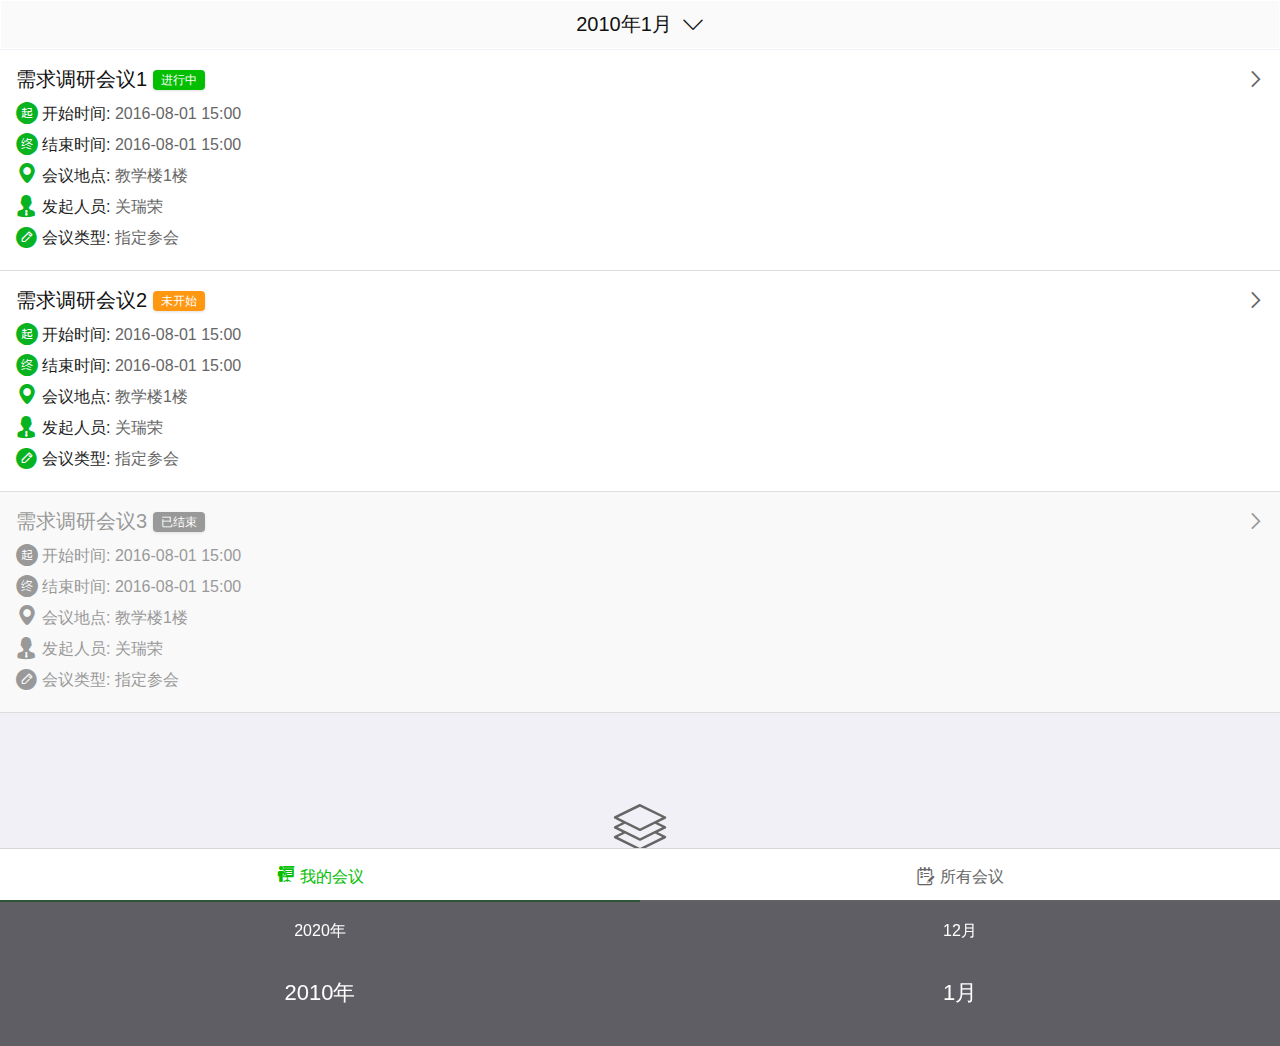
==== commit 5f7f71b7: "修改颜色" ====
--- a/index.html
+++ b/index.html
@@ -57,23 +57,23 @@
                  <div class="ub-f1 t_r"><i class="appicon">&#xe604;</i></div>
              </div>
              <div class="wd_100 mb4 fz_16 lh">
-                 <span class="co_z3"><i class="appicon mr4 co_gr fz_22">&#xe606;</i>开始时间:</span>
+                 <span class="huTitle"><i class="appicon mr4 fz_22">&#xe606;</i>开始时间:</span>
                  <span class="Stime">2016-08-01 15:00</span>
              </div>
              <div class="wd_100 mb4 fz_16 lh">
-                  <span class="co_z3"><i class="appicon mr4 co_ye fz_22">&#xe605;</i>结束时间:</span>
+                  <span class="huTitle"><i class="appicon mr4  fz_22">&#xe605;</i>结束时间:</span>
                   <span class="Etime">2016-08-01 15:00</span>
              </div>
              <div class="wd_100 mb4 fz_16 lh">
-                  <span class="co_z3"><i class="appicon mr4 co_or2 fz_22">&#xe60a;</i>会议地点:</span>
+                  <span class="huTitle"><i class="appicon mr4  fz_22">&#xe60a;</i>会议地点:</span>
                   <span class="meetAddress">教学楼1楼</span>
              </div>
              <div class="wd_100 mb4 fz_16 lh">
-                  <span class="co_z3"><i class="qkyicon mr4 co_red fz_22">&#xe693;</i>发起人员:</span>
+                  <span class="huTitle"><i class="qkyicon mr4  fz_22">&#xe693;</i>发起人员:</span>
                   <span class="sendMan">关瑞荣</span>
              </div>
              <div class="wd_100 mb4 fz_16 lh">
-                  <span class="co_z3"><i class="qkyicon mr4 co_bl fz_22">&#xe641;</i>会议类型:</span>
+                  <span class="huTitle"><i class="qkyicon mr4  fz_22">&#xe641;</i>会议类型:</span>
                   <span class="meetType">指定参会</span>
              </div>
              <a class="isok yc">签到</a>
--- a/css/cgyy.css
+++ b/css/cgyy.css
@@ -15,12 +15,12 @@
 .isok{ background:#04be02; color:#fff; padding:6px 10px; position:absolute; border-radius:4px; right:16px; bottom:16px;}
 .isok:hover{ background:#08b322}
 .isok.cur{ background:#F0A942;}
-.isend{ background:#f9f9f9;}
-.isend *{ color:#999 !important;}
+
 .timesel{ display:block; background:#f1f1f1;  border-radius:4px; padding:4px 12px; margin:0 4px 10px 0; color:#a2a2a2;  font-size:14pz; text-align:center;}
 .timesel.cur{ background:#04be02; color:#fff;}
 
 .huli{ padding:10px 16px; box-sizing:border-box; background:#fff; width:100%; border-bottom:1px  solid #eee;line-height:24px; font-size:16px;}
+.huli i{ color:#08b322!important}
 .huInput{ border:none; width:100%; box-sizing:border-box; color:#737373; font-size:16px; border-radius:6px; font-family: Arial,Microsoft YaHei;}
 .hutable{ border-spacing: 0;border-collapse: collapse; width:100%;}
 .hutable tr th{ border:1px solid #ddd; padding:5px; background:#f5f5f5;}
@@ -28,4 +28,10 @@
 
 .hu_nodata{ padding:6% 0;}
 .hu_nodata i{ display:block; margin:auto; text-align:center;}
-.hu_nodata span{display:block; text-align:center; font-size:16px; color:#737373; padding:16px;}+.hu_nodata span{display:block; text-align:center; font-size:16px; color:#737373; padding:16px;}
+
+.huTitle{ color:#232323;}
+.huTitle i{ color:#08b322;}
+
+.isend{ background:#f9f9f9;}
+.isend *,.isend i{ color:#999 !important;}
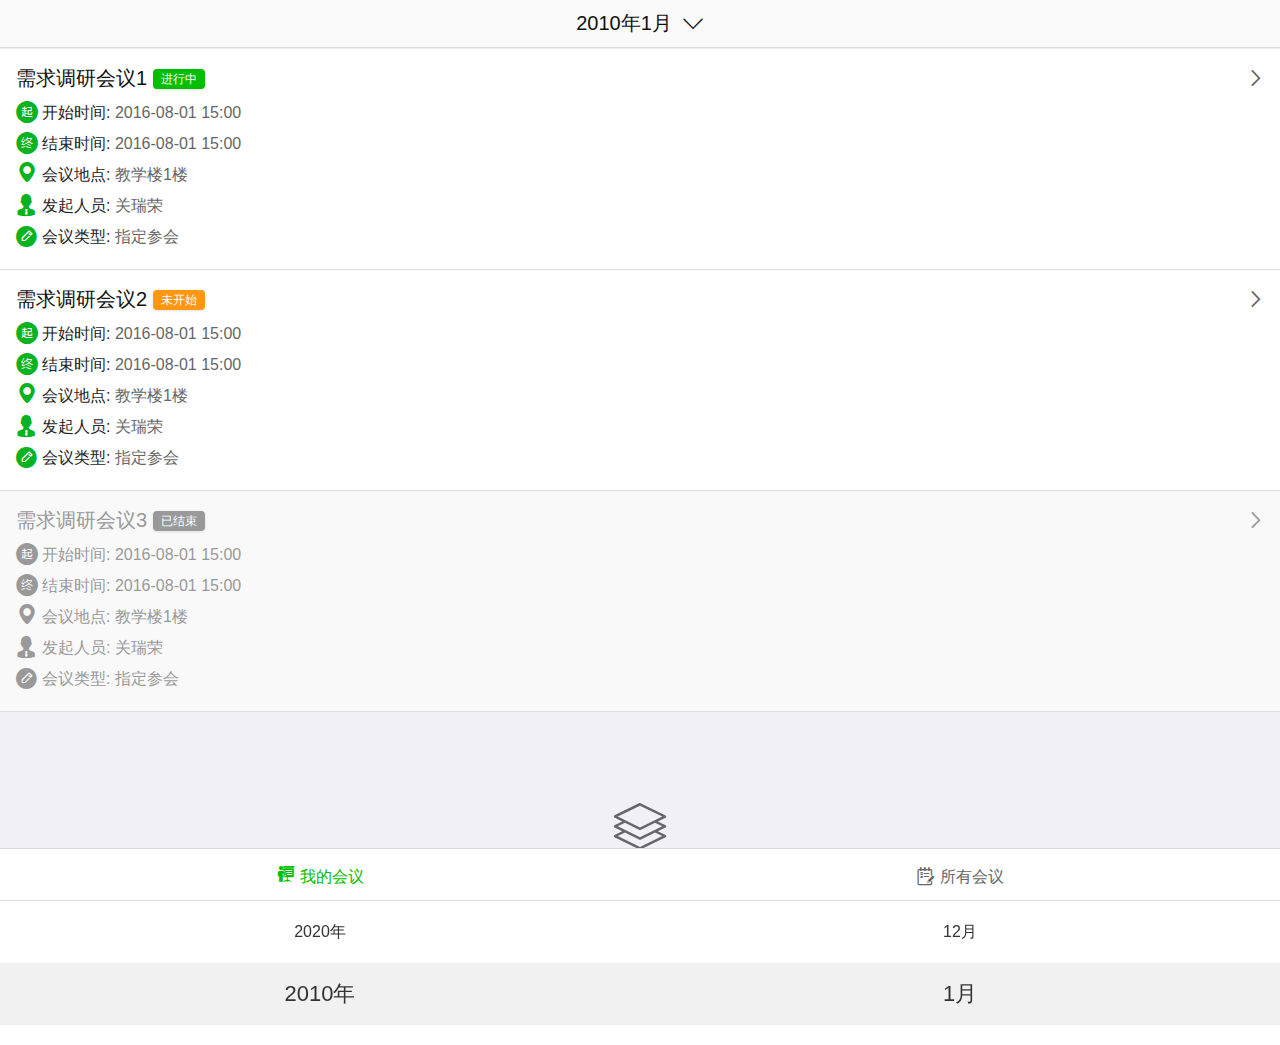
==== commit 75a4dc69: "修改了时间弹出层的样式以及交互效果" ====
--- a/index.html
+++ b/index.html
@@ -18,14 +18,16 @@
 <!--头部标准，一般固定-->
 <div class="qkyh5_header noshadow">
     <div class="qkysel wd_100 br_b br_ddd">
-        <div class="selshow br_fff co_z1 inp pa_tb6 ba_fa  pl0">
+        <div class="selshow co_z1 inp pa_tb6 ba_fa pl0">
             <a class="selectON dian3 t_c wd_100 pr0" id="ks_type">
-                <label  class=" fz_20 co_z1 "><span class="spone">2017</span><span class="sptwo">8</span></label>
+                <label class="fz_20 co_z1"><span class="spone">2017年</span><span class="sptwo">8月</span></label>
                 <i class="appicon ml6 fz_22">&#xe610;</i>
             </a>
             <div class="optionbox h40 clear3 trn">
+                <div class="zd"></div>
                 <div class="swiper-container sp_one wd_50 fl"><div class="swiper-wrapper"></div></div>
-                <div class="swiper-container sp_two wd_50 fr"><div class="swiper-wrapper"></div></div> 
+                <div class="swiper-container sp_two wd_50 fr"><div class="swiper-wrapper"></div></div>
+                <div class="hu_ymbut">确定</div> 
             </div>  
         </div>
     </div>
--- a/css/common_h5.css
+++ b/css/common_h5.css
@@ -139,6 +139,7 @@
 .hbtl{ text-decoration:underline;}/*文字底线*/
 .box_b{ box-sizing:border-box;}/*块元素浮动算宽度时，忽略边框和内边距*/
 .fz_we{ font-weight:700;}/*文字变粗*/
+.blur{-webkit-filter: blur(10px);filter: blur(10px);-moz-filter: blur(10px);}
 
 /*****************************灰度文字颜色*****************************/
 .co_z1{ color:#111!important;}/*深灰*/
--- a/css/qkyui2.0.css
+++ b/css/qkyui2.0.css
@@ -35,11 +35,11 @@
 
 .qkysel .optionbox{ position: fixed; width:100%; bottom:0; left:0; z-index:99999999999;transform:translateY(100%);}
 .qkysel .optionbox.show{ transform:translateY(0)}
-.qkysel .optionbox .zd{ position:absolute; width:100%; height:62px;background:rgba(181,181,181,0.5); top:62px; left:0;}
+.qkysel .optionbox .zd{ position:absolute; width:100%; height:62px;background:#f1f1f1; top:62px; left:0;}
 .qkysel .optionbox a.option{ line-height:62px; height:62px; text-align:center; font-size:16px;display:block; width:100%;}
-.qkysel .optionbox .swiper-container{ height:100%;}
+.qkysel .optionbox .swiper-container{ height:186px;}
 .qkysel .optionbox .swiper-slide-active a.option{font-size:22px; }
-.h40{height:186px;}
+.h40{height:226px;}
 .qkysel .upsel .optionbox{ top:auto; bottom:100%;}
 .qkysel .optionbox.scroll{ height:400px;overflow-y:scroll; overflow-x:hidden; }
 .qkysel .optionbox div.option{ width:100%;position:relative; z-index:777; margin-bottom:2px; }
--- a/css/qkyuih5_theme_cgyy.css
+++ b/css/qkyuih5_theme_cgyy.css
@@ -65,7 +65,7 @@
 .qkysel{color:#666;}
 .qkysel .selftxt{background:#a2a2a2; color:#fff;}
 .qkysel .seltxt b{ color:#E70509 !important;}
-.qkysel .selshow{ border:1px solid #eee; background: url(../images/selicon.png) no-repeat 96% center #fff;}
+.qkysel .selshow{ border-bottom:1px solid #ddd; background: url(../images/selicon.png) no-repeat 96% center #fff;}
 .qkysel .selshow.upsel{ background-image: url(../images/seliconup.png)}
 .qkysel .selshow.onlybt{border:none; border-bottom:1px solid #eee;}
 .qkysel .selshow.inp{ background:#fff;}
@@ -74,8 +74,8 @@
 .qkysel .selshow.inp.hicon .u_d{color:#00bb9a;}
 .qkysel .selshow.inp.hicon .u_d i.noc{ color:#888;}
 .qkysel .selshow.inp input[type='text'],.qkysel .selshow.inp input[type='date']{color:#666; }
-.qkysel .optionbox{background:rgba(59,58,64,0.8);}
-.qkysel .optionbox a.option{color:#fff;}
+.qkysel .optionbox{background:#fff; border-top:1px solid #ddd;}
+.qkysel .optionbox a.option{color:#333;}
 /*.qkysel .optionbox a.option:hover,.qkysel .optionbox a.option.cur{ font-size:22px; background:rgba(181,181,181,0.5);}*/
 .qkysel .optionbox div.option a.twosel{  border-bottom:1px solid #eee;background: url(../images/selicon.png) no-repeat 98% center #fff;}
 .qkysel .optionbox2 a.option2:hover{background:#00bb9a; color:#fff;}
--- a/css/cgyy.css
+++ b/css/cgyy.css
@@ -35,3 +35,5 @@
 
 .isend{ background:#f9f9f9;}
 .isend *,.isend i{ color:#999 !important;}
+
+.hu_ymbut{ text-align:center; background:#08b322; color:#fff; line-height:36px; height:36px; position:absolute; bottom:2%; border-radius:6px; width:96%; left:2%; font-size:16px;}
